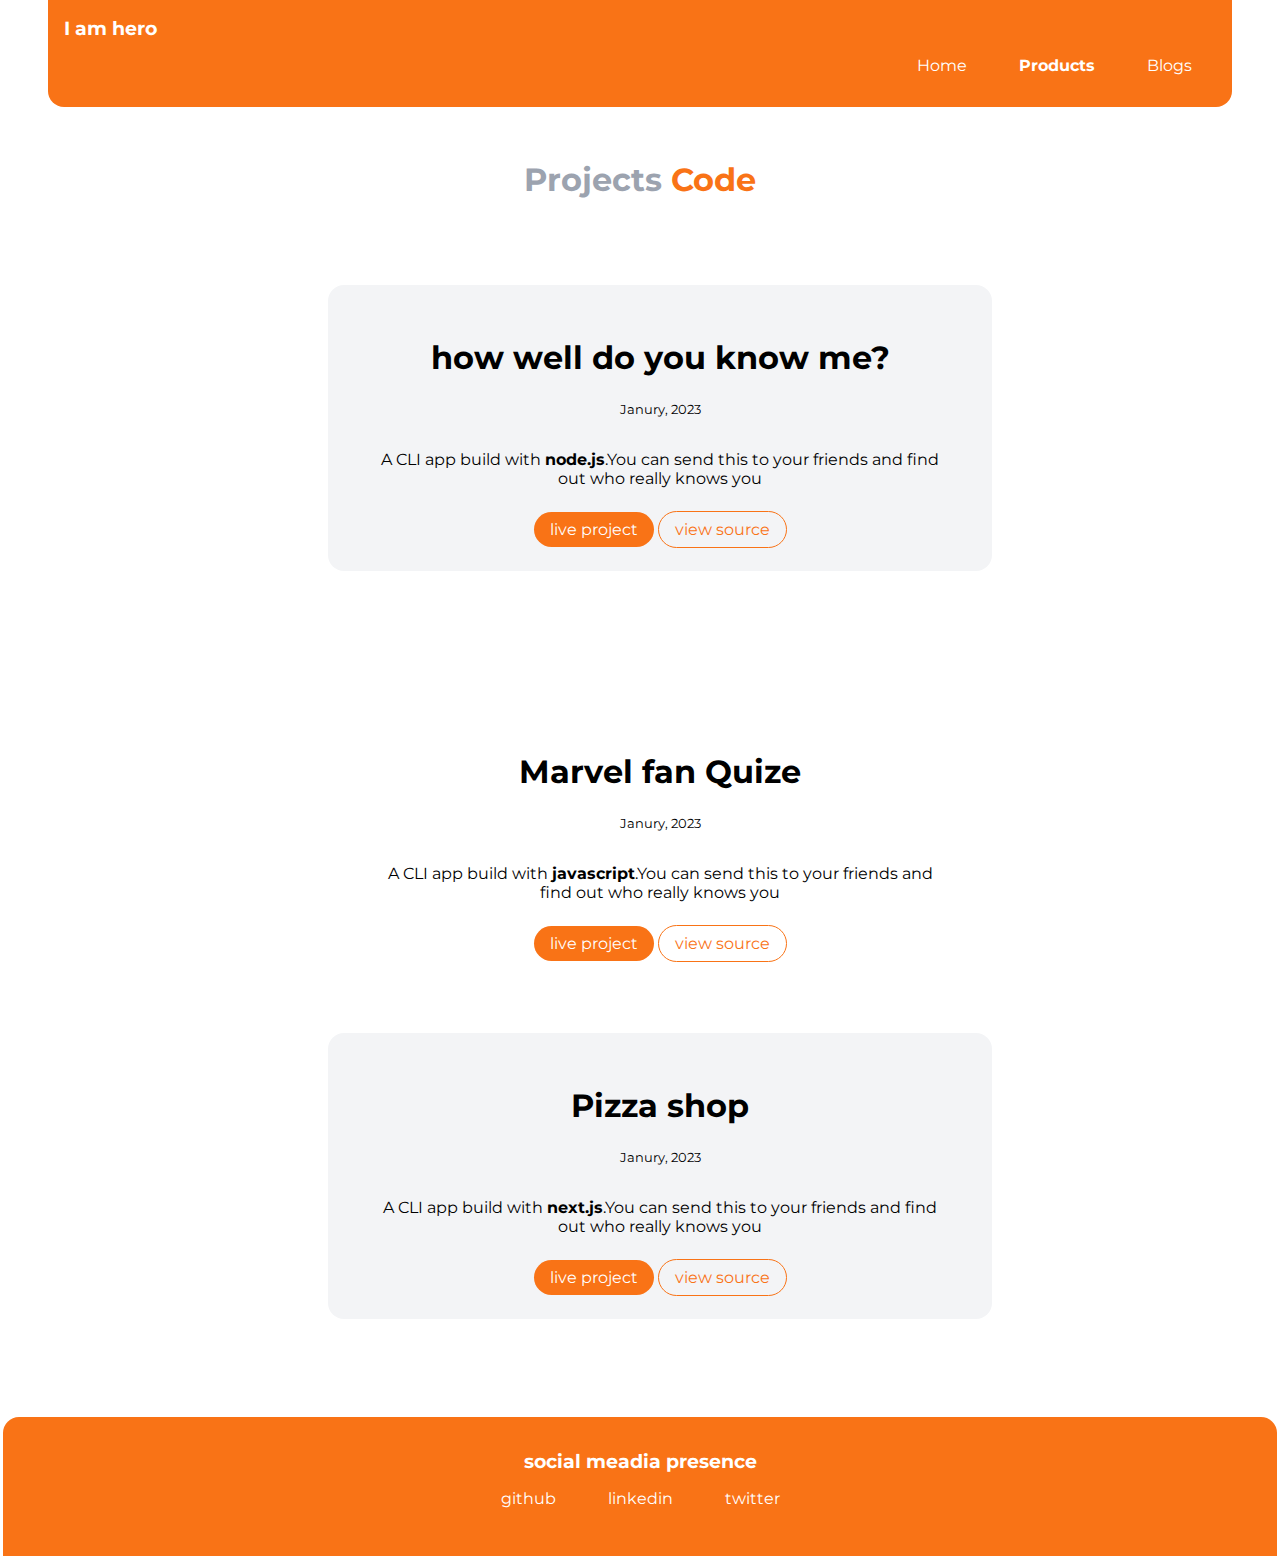
==== project.html @ 6b157204 "portfolio-v1.0" ====
<!DOCTYPE html>
<html lang="en">
<head>
    <meta charset="UTF-8">
    <meta http-equiv="X-UA-Compatible" content="IE=edge">
    <meta name="viewport" content="width=device-width, initial-scale=1.0">
    <title>projects | iamdev</title>
    <link rel="stylesheet" href="style.css">
</head>
<body>
    <header>
        <nav class="navigation container">
          <div class="nav-hero">I am hero</div>
          <ul class="non-bullet nav-pills">
            <li class="list-inline">
              <a class="links " href="/">Home</a>
            </li>
            <li class="list-inline"><a class="links link-active" href="/project.html">Products</a></li>
            <li class="list-inline"><a class="links" href="/blog.html">Blogs</a></li>
          </ul>
        </nav>
    <header class="hero">
        <h1>Projects <span 
            class="hero-text">Code </span></h1>
    </header>

   <ul class="non-bullet">
    <li class="list-space">
        <div class="showcase-list ow container container-center">
            <h1>how well do you know me?</h1>
            <small>Janury, 2023</small>
           <p>A CLI app build with <strong>node.js</strong>.You can send this to your friends and find out who really knows you</p>
           <a class="link-round links primary-link" href="/project.html">live project</a>
           <a class="link-round links secondry-link" href="/project.html">view source</a>
        </div>
      
    </li>

    <li>
        <div class="showcase-list container container-center">
            <h1>Marvel fan Quize</h1>
            <small>Janury, 2023</small>
            <p>A CLI app build with <strong>javascript</strong>.You can send this to your friends and find out who really knows you</p>
            <a class="link-round links primary-link" href="/project.html">live project</a>
            <a class="link-round links secondry-link" href="/project.html">view source</a>
        </div>

      </li>
  
      <li class="list-space">
        <div class="showcase-list ow container container-center">
            <h1>Pizza shop</h1>
            <small>Janury, 2023</small>
           <p>A CLI app build with <strong>next.js</strong>.You can send this to your friends and find out who really knows you</p>
           <a class="link-round links primary-link" href="/project.html">live project</a>
           <a class="link-round links secondry-link" href="/project.html">view source</a>
        </div>
      
    </li>
</ul>

<footer class="footer">
    <div class="footer-header">social meadia presence</div>
    <ul class="non-bullet">
      <li class="list-inline"><a class="links" href="https://github.com/riddhesh-badole">github</a></li>
      <li class="list-inline"><a class="links" href="https://in.linkedin.com/in/riddhesh-badole-a664291ba">linkedin</a></li>
      <li class="list-inline"><a class="links" href="/">twitter</a></li>
    </ul>
  </footer>
</body>
</html>
---- style.css ----
@import url("https://fonts.googleapis.com/css2?family=Montserrat:wght@400;700&display=swap");

:root {
  --primary-color: #f97316;
  --gray-color: #9ca3af;
  --off-white: #f3f4f6;
}
body {
  font-family: "Montserrat", "sans-serif";
  margin: 0px;
}

.container {
  padding: 0rem 1rem;
}
.container-center {
  max-width: 600px;
  margin: auto;
}
.hero {
  text-align: center;
  margin: 1rem;
  padding: 1rem 0rem;
}
.hero .hero-img {
  max-width: 80%;
  width: 500px;
  margin: auto;
  padding-top: 5rem;
  padding-bottom: 2rem;
}
.hero-text {
  color: var(--primary-color);
}
.hero h1 {
  color: var(--gray-color);
}

/** links **/
.links {
  text-decoration: none;
  padding: 0.5rem 1rem;
}
.primary-link {
  background-color: var(--primary-color);
  color: white;
  border-radius: 0.5rem;
}

.secondry-link {
  border: 1px solid var(--primary-color);
  border-radius: 0.5rem;
  color: var(--primary-color);
}

.non-bullet {
  list-style: none;
}
.section{
  padding: 0px;
}

.list-inline {
  display: inline;
  padding: 0rem 0.5rem;
}

.navigation {
  background-color: var(--primary-color);
  color: white;
  padding: 1rem;
  border-bottom-left-radius: 1rem;
  border-bottom-right-radius: 1rem;
}

.navigation .links {
  color: white;
}
.navigation .nav-pills {
  text-align: right;
}
.navigation .nav-hero {
  font-weight: bold;
  font-size: 1.2rem;
}

.navigation .link-active {
  font-weight: bold;
}

.section h3,
p {
  text-align: center;
  padding: 1rem;
}
.ow {
  background-color: var(--off-white);
}

.center {
  max-width: 400px;
  margin: auto;
}

.footer {
  background-color: var(--primary-color);
  padding: 2rem 1rem;
  text-align: center;
  border-top-right-radius: 1rem;
  border-top-left-radius: 1rem;
  margin-top: 2vh;
}
.footer .links {
  color: white;
}
.footer .footer-header {
  font-weight: bold;
  color: white;
  font-size: 1.2rem;
}

.footer ul {
  padding-inline-start: 0px;
}

.section a {
  text-align: center;
}
.list-space{
  padding-bottom: 2rem;
}

.showcase-list{
  padding: 2rem;
  text-align: center;
  border-radius: 1rem;
  margin: 3rem auto;

}

.link-round{
  border-radius: 5rem;
}
body nav{
  max-width:90%;
  margin: auto;
}

body footer{
  max-width: 97%;
  margin: auto;
}
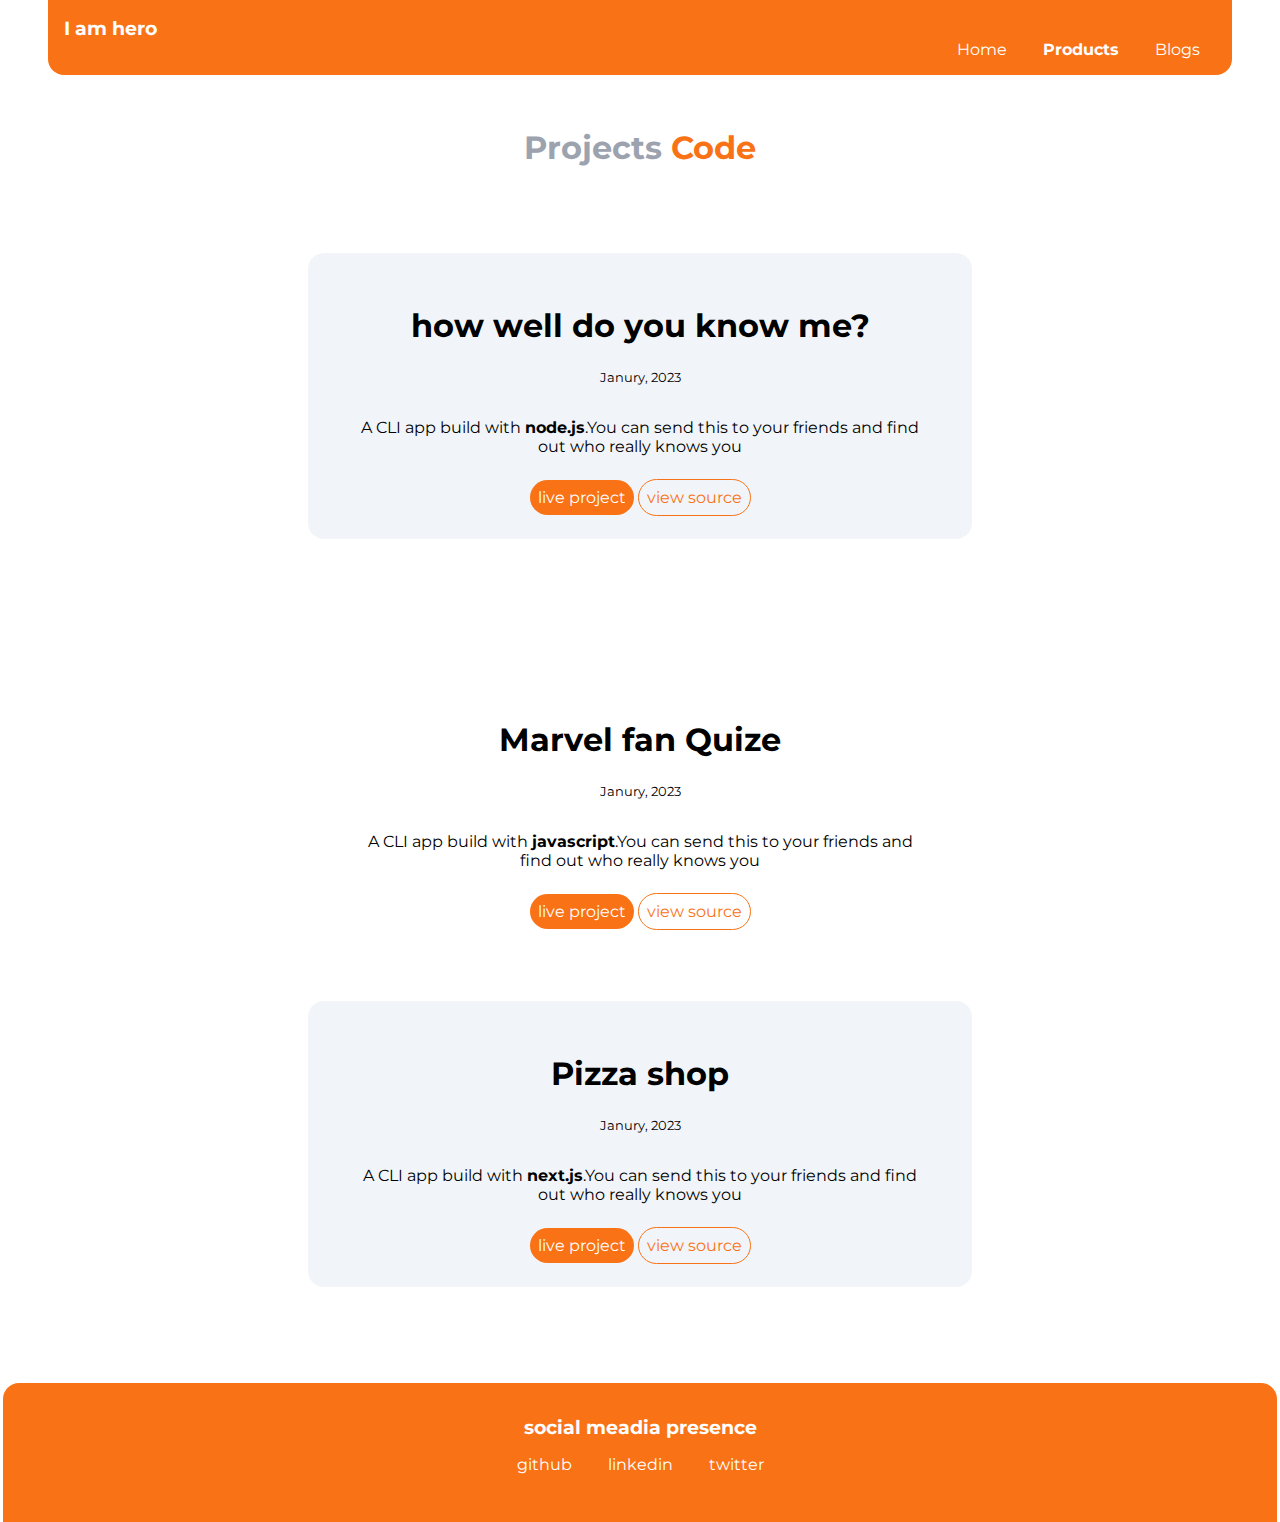
==== commit 2c32eb58: "fixed responsive for mobile" ====
--- a/project.html
+++ b/project.html
@@ -23,41 +23,43 @@
         <h1>Projects <span 
             class="hero-text">Code </span></h1>
     </header>
-
-   <ul class="non-bullet">
-    <li class="list-space">
-        <div class="showcase-list ow container container-center">
-            <h1>how well do you know me?</h1>
-            <small>Janury, 2023</small>
-           <p>A CLI app build with <strong>node.js</strong>.You can send this to your friends and find out who really knows you</p>
-           <a class="link-round links primary-link" href="/project.html">live project</a>
-           <a class="link-round links secondry-link" href="/project.html">view source</a>
-        </div>
+    <section>
+      <ul class="non-bullet">
+        <li class="list-space">
+            <div class="showcase-list ow container container-center">
+                <h1>how well do you know me?</h1>
+                <small>Janury, 2023</small>
+               <p>A CLI app build with <strong>node.js</strong>.You can send this to your friends and find out who really knows you</p>
+               <a class="link-round links primary-link" href="/project.html">live project</a>
+               <a class="link-round links secondry-link" href="/project.html">view source</a>
+            </div>
+          
+        </li>
+    
+        <li>
+            <div class="showcase-list container container-center">
+                <h1>Marvel fan Quize</h1>
+                <small>Janury, 2023</small>
+                <p>A CLI app build with <strong>javascript</strong>.You can send this to your friends and find out who really knows you</p>
+                <a class="link-round links primary-link" href="/project.html">live project</a>
+                <a class="link-round links secondry-link" href="/project.html">view source</a>
+            </div>
+    
+          </li>
       
-    </li>
-
-    <li>
-        <div class="showcase-list container container-center">
-            <h1>Marvel fan Quize</h1>
-            <small>Janury, 2023</small>
-            <p>A CLI app build with <strong>javascript</strong>.You can send this to your friends and find out who really knows you</p>
-            <a class="link-round links primary-link" href="/project.html">live project</a>
-            <a class="link-round links secondry-link" href="/project.html">view source</a>
-        </div>
-
-      </li>
-  
-      <li class="list-space">
-        <div class="showcase-list ow container container-center">
-            <h1>Pizza shop</h1>
-            <small>Janury, 2023</small>
-           <p>A CLI app build with <strong>next.js</strong>.You can send this to your friends and find out who really knows you</p>
-           <a class="link-round links primary-link" href="/project.html">live project</a>
-           <a class="link-round links secondry-link" href="/project.html">view source</a>
-        </div>
-      
-    </li>
-</ul>
+          <li class="list-space">
+            <div class="showcase-list ow container container-center">
+                <h1>Pizza shop</h1>
+                <small>Janury, 2023</small>
+               <p>A CLI app build with <strong>next.js</strong>.You can send this to your friends and find out who really knows you</p>
+               <a class="link-round links primary-link" href="/project.html">live project</a>
+               <a class="link-round links secondry-link" href="/project.html">view source</a>
+            </div>
+          
+        </li>
+    </ul>
+    
+    </section>
 
 <footer class="footer">
     <div class="footer-header">social meadia presence</div>
--- a/style.css
+++ b/style.css
@@ -3,13 +3,15 @@
 :root {
   --primary-color: #f97316;
   --gray-color: #9ca3af;
-  --off-white: #f3f4f6;
+  --off-white: #f1f5f9;
 }
 body {
   font-family: "Montserrat", "sans-serif";
   margin: 0px;
 }
-
+body ul{
+  padding-inline-start: 0px;
+}
 .container {
   padding: 0rem 1rem;
 }
@@ -39,7 +41,7 @@
 /** links **/
 .links {
   text-decoration: none;
-  padding: 0.5rem 1rem;
+  padding: 0.5rem 0.5rem;
 }
 .primary-link {
   background-color: var(--primary-color);
@@ -58,6 +60,9 @@
 }
 .section{
   padding: 0px;
+}
+section ul{
+  padding: 0rem 1rem;
 }
 
 .list-inline {
@@ -78,6 +83,7 @@
 }
 .navigation .nav-pills {
   text-align: right;
+  margin: auto;
 }
 .navigation .nav-hero {
   font-weight: bold;
@@ -87,7 +93,9 @@
 .navigation .link-active {
   font-weight: bold;
 }
+.navigation a{
 
+}
 .section h3,
 p {
   text-align: center;
@@ -108,7 +116,7 @@
   text-align: center;
   border-top-right-radius: 1rem;
   border-top-left-radius: 1rem;
-  margin-top: 2vh;
+  
 }
 .footer .links {
   color: white;
